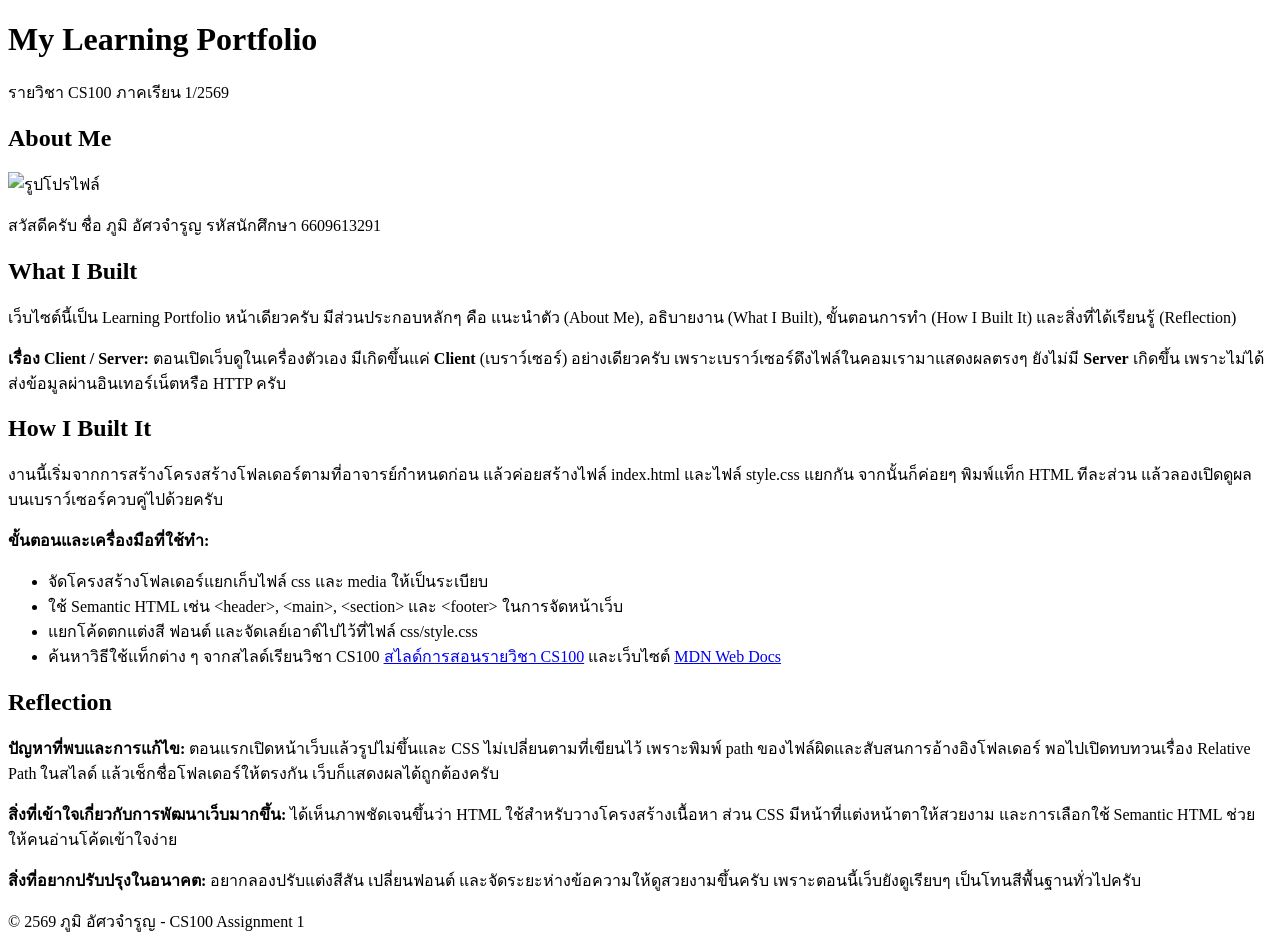
==== media/a1-project.html @ a8507e65 "fix: update evidence links for both portfolio items" ====
<!DOCTYPE html>
<html lang="th">
<head>
    <meta charset="UTF-8">
    <meta name="viewport" content="width=device-width, initial-scale=1.0">
    <title>My First Learning Portfolio</title>
    <link rel="stylesheet" href="css/style.css">
</head>
<body>

    <header>
        <h1>My Learning Portfolio</h1>
        <p>รายวิชา CS100 ภาคเรียน 1/2569</p>
    </header>

    <main>

        <section>
            <h2>About Me</h2>
            <img src="media/profile.jpg" alt="รูปโปรไฟล์" width="150">
            <p>สวัสดีครับ ชื่อ ภูมิ อัศวจำรูญ รหัสนักศึกษา 6609613291</p>
        </section>
        
        <section id="what-i-built">
            <h2>What I Built</h2>
            <p>เว็บไซต์นี้เป็น Learning Portfolio หน้าเดียวครับ มีส่วนประกอบหลักๆ คือ แนะนำตัว (About Me), อธิบายงาน (What I Built), ขั้นตอนการทำ (How I Built It) และสิ่งที่ได้เรียนรู้ (Reflection)</p>
            <p><strong>เรื่อง Client / Server:</strong> ตอนเปิดเว็บดูในเครื่องตัวเอง มีเกิดขึ้นแค่ <strong>Client</strong> (เบราว์เซอร์) อย่างเดียวครับ เพราะเบราว์เซอร์ดึงไฟล์ในคอมเรามาแสดงผลตรงๆ ยังไม่มี <strong>Server</strong> เกิดขึ้น เพราะไม่ได้ส่งข้อมูลผ่านอินเทอร์เน็ตหรือ HTTP ครับ</p>
        </section>
        
        <section id="how-i-built-it">
            <h2>How I Built It</h2>
            <p>งานนี้เริ่มจากการสร้างโครงสร้างโฟลเดอร์ตามที่อาจารย์กำหนดก่อน แล้วค่อยสร้างไฟล์ index.html และไฟล์ style.css แยกกัน จากนั้นก็ค่อยๆ พิมพ์แท็ก HTML ทีละส่วน แล้วลองเปิดดูผลบนเบราว์เซอร์ควบคู่ไปด้วยครับ</p>
            <p><strong>ขั้นตอนและเครื่องมือที่ใช้ทำ:</strong></p>
            <ul>
                <li>จัดโครงสร้างโฟลเดอร์แยกเก็บไฟล์ css และ media ให้เป็นระเบียบ</li>
                <li>ใช้ Semantic HTML เช่น &lt;header&gt;, &lt;main&gt;, &lt;section&gt; และ &lt;footer&gt; ในการจัดหน้าเว็บ</li>
                <li>แยกโค้ดตกแต่งสี ฟอนต์ และจัดเลย์เอาต์ไปไว้ที่ไฟล์ css/style.css</li>
                <li>ค้นหาวิธีใช้แท็กต่าง ๆ จากสไลด์เรียนวิชา CS100 <a href="https://drive.google.com/file/d/1TZaw1kh5W2r7v5jmxZEmb6zj8TRTS9X8/view" target="_blank">สไลด์การสอนรายวิชา CS100</a> และเว็บไซต์ <a href="https://developer.mozilla.org/" target="_blank">MDN Web Docs</a></li>
            </ul>
        </section>

        <section id="reflection">
            <h2>Reflection</h2>
            <p><strong>ปัญหาที่พบและการแก้ไข:</strong> ตอนแรกเปิดหน้าเว็บแล้วรูปไม่ขึ้นและ CSS ไม่เปลี่ยนตามที่เขียนไว้ เพราะพิมพ์ path ของไฟล์ผิดและสับสนการอ้างอิงโฟลเดอร์ พอไปเปิดทบทวนเรื่อง Relative Path ในสไลด์ แล้วเช็กชื่อโฟลเดอร์ให้ตรงกัน เว็บก็แสดงผลได้ถูกต้องครับ</p>
            <p><strong>สิ่งที่เข้าใจเกี่ยวกับการพัฒนาเว็บมากขึ้น:</strong> ได้เห็นภาพชัดเจนขึ้นว่า HTML ใช้สำหรับวางโครงสร้างเนื้อหา ส่วน CSS มีหน้าที่แต่งหน้าตาให้สวยงาม และการเลือกใช้ Semantic HTML ช่วยให้คนอ่านโค้ดเข้าใจง่าย</p>
            <p><strong>สิ่งที่อยากปรับปรุงในอนาคต:</strong> อยากลองปรับแต่งสีสัน เปลี่ยนฟอนต์ และจัดระยะห่างข้อความให้ดูสวยงามขึ้นครับ เพราะตอนนี้เว็บยังดูเรียบๆ เป็นโทนสีพื้นฐานทั่วไปครับ</p>
        </section>
    </main>

    <footer>
        <p>&copy; 2569 ภูมิ อัศวจำรูญ - CS100 Assignment 1</p>
    </footer>

</body>
</html>
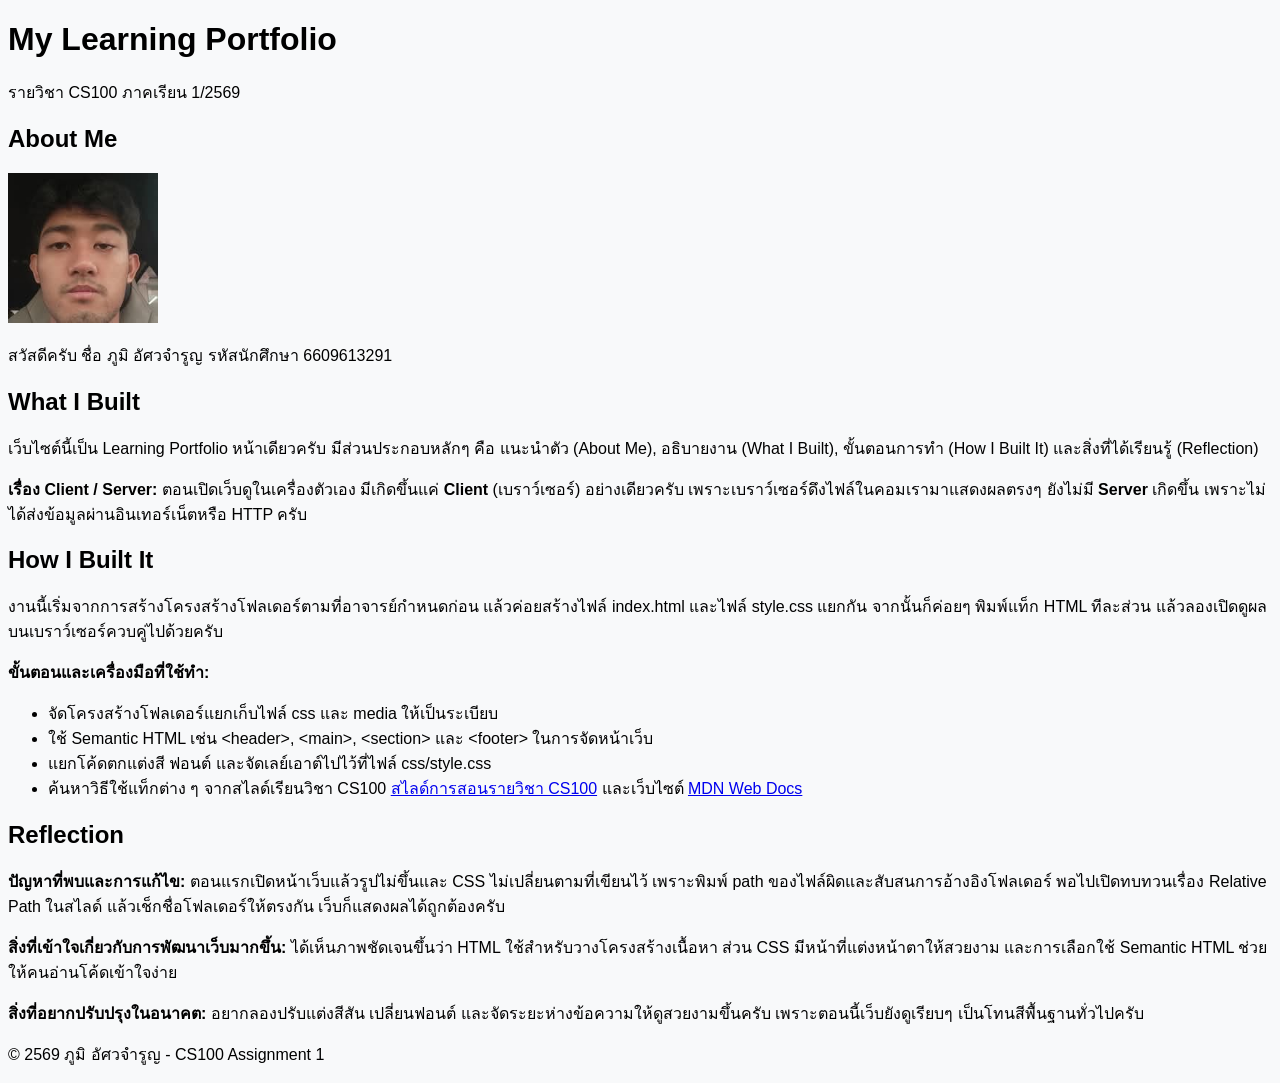
==== commit c012b735: "fix: adjust relative paths in a1-project.html" ====
--- a/media/a1-project.html
+++ b/media/a1-project.html
@@ -4,7 +4,7 @@
     <meta charset="UTF-8">
     <meta name="viewport" content="width=device-width, initial-scale=1.0">
     <title>My First Learning Portfolio</title>
-    <link rel="stylesheet" href="css/style.css">
+    <link rel="stylesheet" href="../css/style.css">
 </head>
 <body>
 
@@ -17,7 +17,7 @@
 
         <section>
             <h2>About Me</h2>
-            <img src="media/profile.jpg" alt="รูปโปรไฟล์" width="150">
+            <img src="profile.jpg" alt="รูปโปรไฟล์" width="150">
             <p>สวัสดีครับ ชื่อ ภูมิ อัศวจำรูญ รหัสนักศึกษา 6609613291</p>
         </section>
         
--- a/css/style.css
+++ b/css/style.css
@@ -0,0 +1,10 @@
+body {
+    font-family: 'Segoe UI', Tahoma, Geneva, Verdana, sans-serif;
+    background-color: #f8f9fa;
+}
+
+.profile-img {
+    width: 200px;
+    height: 200px;
+    object-fit: cover;
+}
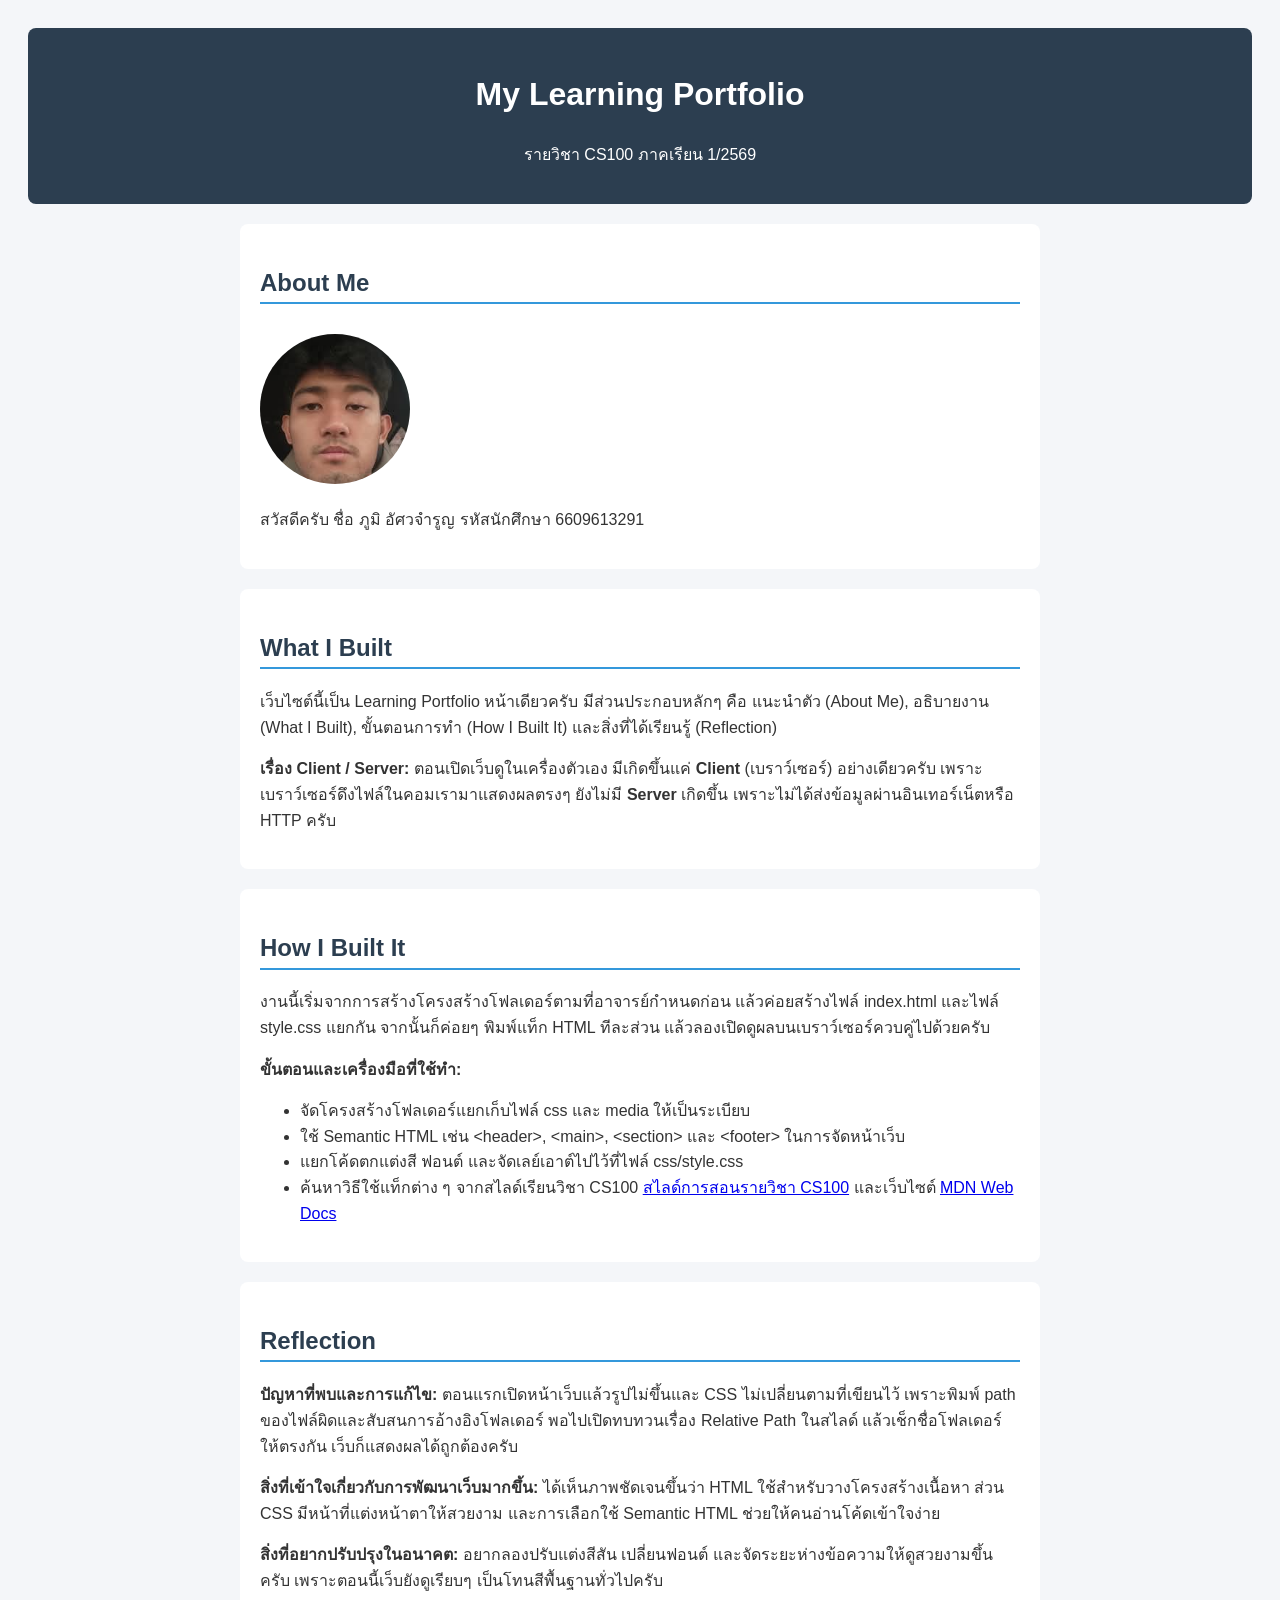
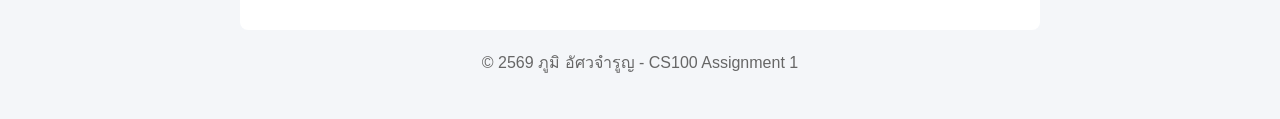
==== commit 692a8920: "fix: link A1 stylesheet" ====
--- a/media/a1-project.html
+++ b/media/a1-project.html
@@ -4,7 +4,7 @@
     <meta charset="UTF-8">
     <meta name="viewport" content="width=device-width, initial-scale=1.0">
     <title>My First Learning Portfolio</title>
-    <link rel="stylesheet" href="../css/style.css">
+    <link rel="stylesheet" href="a1-style.css">
 </head>
 <body>
 
--- a/media/a1-style.css
+++ b/media/a1-style.css
@@ -0,0 +1,42 @@
+body {
+    font-family: sans-serif;
+    line-height: 1.6;
+    background-color: #f4f6f9;
+    color: #333;
+    padding: 20px;
+}
+
+header {
+    background-color: #2c3e50;
+    color: white;
+    text-align: center;
+    padding: 20px;
+    border-radius: 8px;
+}
+
+main {
+    max-width: 800px;
+    margin: 20px auto;
+}
+
+section {
+    background: white;
+    padding: 20px;
+    margin-bottom: 20px;
+    border-radius: 8px;
+}
+
+h2 {
+    color: #2c3e50;
+    border-bottom: 2px solid #3498db;
+}
+
+img {
+    border-radius: 50%;
+    margin-top: 10px;
+}
+
+footer {
+    text-align: center;
+    color: #666;
+}
